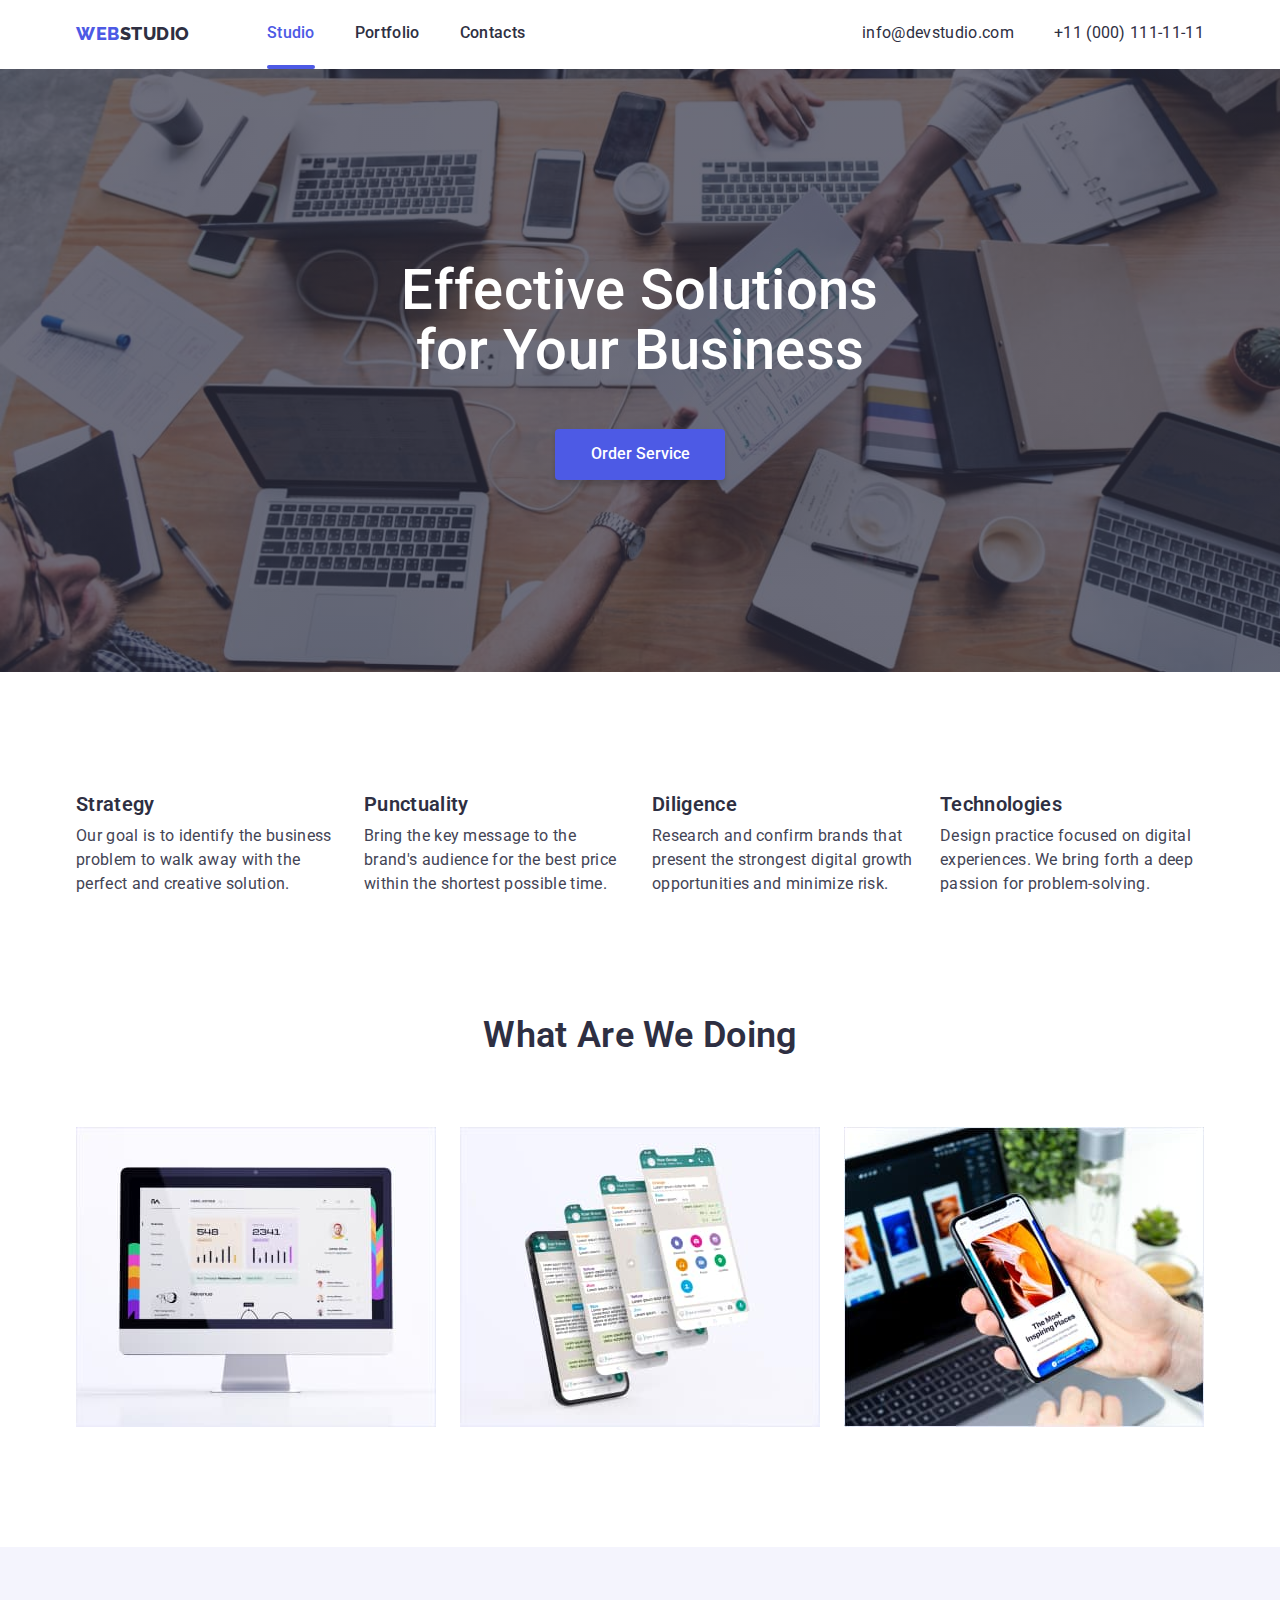
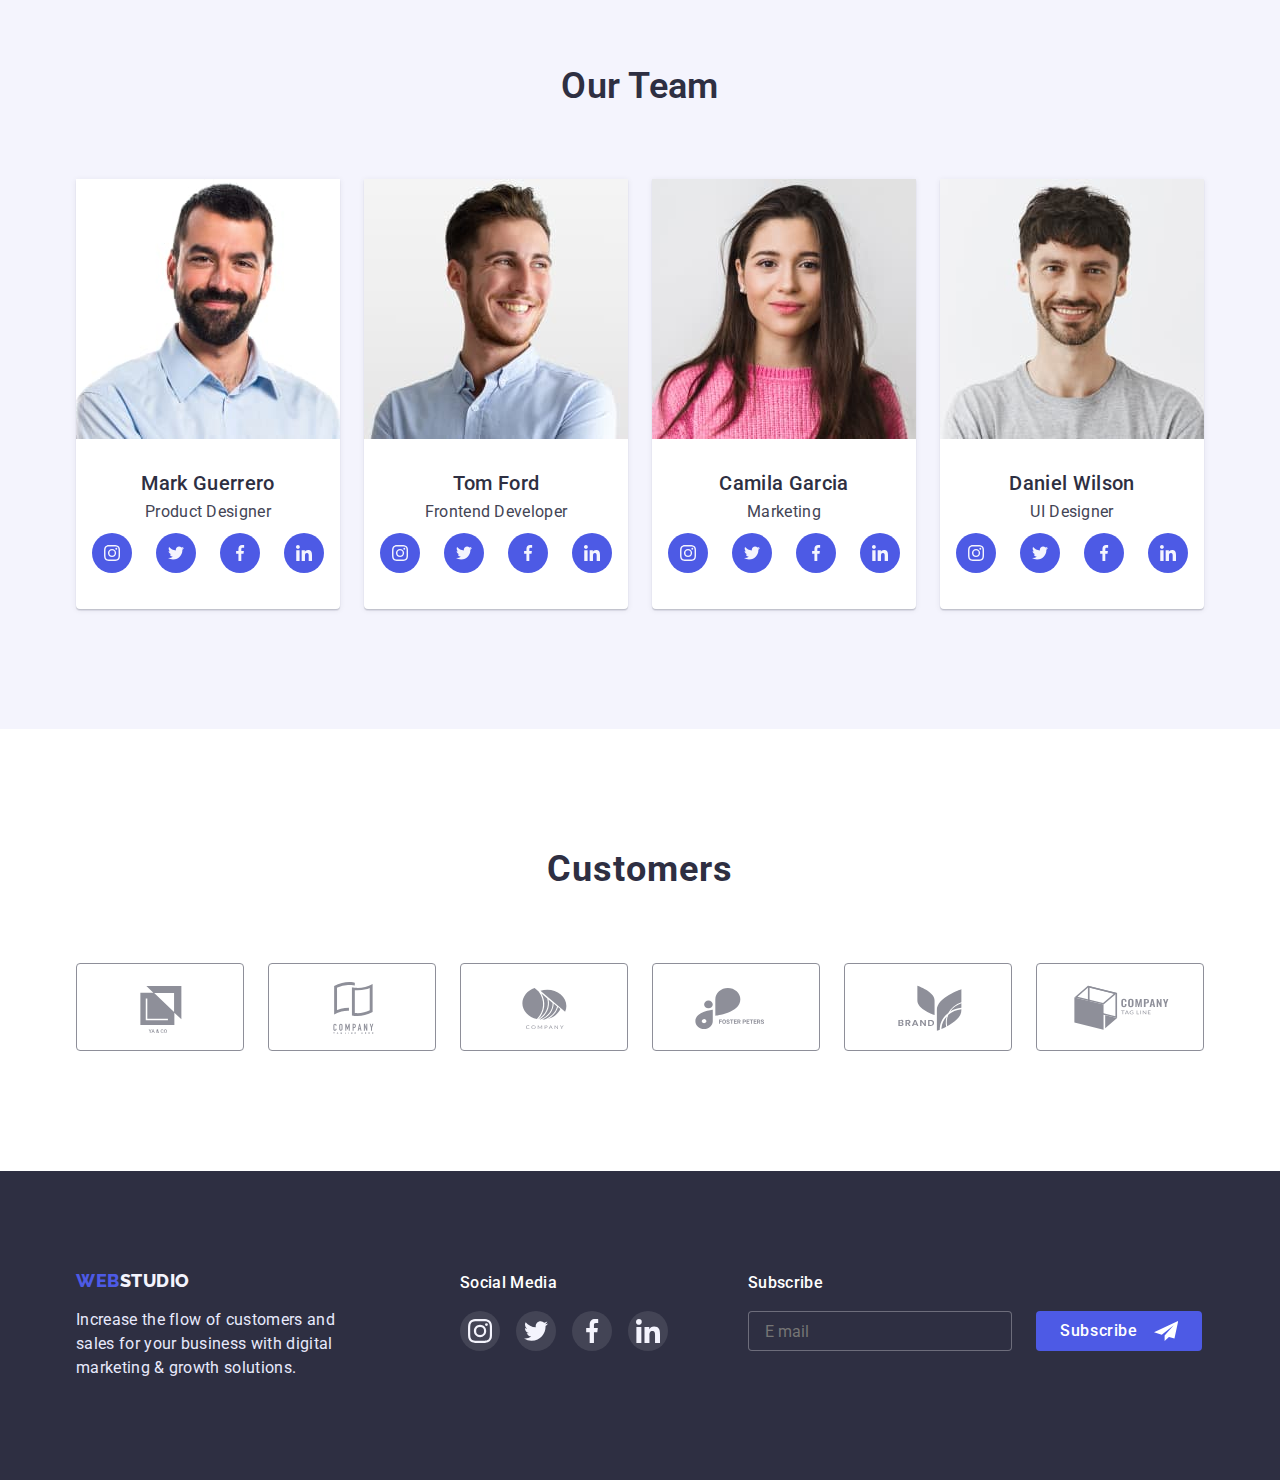
==== index.html @ b06ad04f "done" ====
<!DOCTYPE html>
<html lang="en">
<head>
    <meta charset="UTF-8">
    <meta http-equiv="X-UA-Compatible" content="IE=edge">
    <meta name="viewport" content="width=device-width, initial-scale=1.0">
    <title>Document</title>
    <link rel="stylesheet" href="https://cdnjs.cloudflare.com/ajax/libs/modern-normalize/1.1.0/modern-normalize.min.css"> 
    <link rel="preconnect" href="https://fonts.googleapis.com">
    <link rel="preconnect" href="https://fonts.gstatic.com" crossorigin>
    <link
        href="https://fonts.googleapis.com/css2?family=Raleway:ital,wght@0,700;1,700&family=Roboto:ital,wght@0,400;0,500;0,700;0,900;1,400;1,500;1,700;1,900&display=swap"
        rel="stylesheet">
    <link rel="stylesheet" href="./css/styles.css">
</head>
<body class="body">
    <header class="header">
        <div class="container container-header">
        <a class="logo" href="">
            <span class="web">web</span><span class="studio-header">studio</span>
        </a>
      
<nav>
<ul class="menu-nav list">
    <li class="items"> <a class="nav-link current" href="./index.html">Studio</a></li>
    <li class="items"> <a class="nav-link" href="./portfolio.html">Portfolio</a></li>
    <li class="items"> <a class="nav-link" href="">Contacts</a></li>
</ul>
</nav>


<ul class="contact list">
    <li class="items"><a class="contact-link" href="mailto:info@devstudio.com">info@devstudio.com</a></li>
    <li class="items"><a class="contact-link" href="tel:+11(000)111-11-11">+11 (000) 111-11-11</a></li>
</ul>
</div>
    </header>
    <main>
<section class= "hero">
    <div class="container">
    <h1 class="hero-head">  Effective Solutions for Your Business </h1>
    <button data-modal-open class="button-hero button" type="button">Order Service</button>

    <div class="backdrop is-hidden" data-modal >
<div class="modal">
    <h4 class="modal-header">
        Leave your contacts and we will call you back
    </h4>
<form class="form-field">
    <label class="modal-field">Name
        <div class="form-field-text">
            <input type="text" name="user_name" class="modal-form-input" />
            <svg class="modal-icon">
                <use href="./images/icon.svg#icon-person"></use>
            </svg>
        </div>
    </label>

    <label class="modal-field">Phone
        <div class="form-field-text">
            <input type="tel" name="user_phone_number" class="modal-form-input" />
            <svg class="modal-icon">
                <use href="./images/icon.svg#icon-phone"></use>
            </svg>
        </div>
    </label>

    <label class="modal-field">Email
        <div class="form-field-text">
            <input type="email" name="user_email" class="modal-form-input" />
            <svg class="modal-icon">
                <use href="./images/icon.svg#icon-email"></use>
            </svg>
        </div>
    </label>

    <label class="modal-field">Comment
        <div class="form-field-text">
            <textarea name="user_comment" class="form-field-comment" placeholder="Text input"></textarea>
        </div>
    </label>

    <label class="label-checkbox">
        <input type="checkbox" name="checkbox" class="checkbox-icon" />
        <span class="vector-icon">
            <svg class="icon-vector" width="10" height="8">
                <use href="./images/icon.svg#icon-vector"></use>
            </svg>
        </span>

        I accept the terms and conditions of the&nbsp;
        <span class="policy">Privacy Policy</span>
    </label>
    <button type="submit" class="send-btn">Send</button>
</form>
<button class="close" data-modal-close >
    <svg class="close-button" width="16px" height="16px">
        <use href="./images/icon.svg#close">
        </use>
    </svg>
</button>
</div>
    </div>

    </div>
</section>
<section class="section">
    <div class="container"> 
    <h2 class="visually-hidden">Our Advantages</h2>
    <ul class="list list-adv text-list">
<li class="items item-a icon-sputnik">

    <h3 class="adv-title">Strategy</h3>
    <p class="text-advant">Our goal is to identify the business
    problem to walk away with the perfect and creative solution.</p>
</li>
<li class="items item-a  icon-clock">
    <h3 class="adv-title">Punctuality</h3>
    <p class="text-advant">Bring the key message to the brand's audience for the best price within the shortest possible time.</p>
</li>
<li class="items item-a  icon-monitor">
    <h3 class="adv-title">Diligence</h3>
    <p class="text-advant">Research and confirm brands that present the strongest digital growth opportunities and minimize risk.</p>
</li>
<li class="items item-a icon-cosmo">
    <h3 class="adv-title">Technologies</h3>
    <p class="text-advant">Design practice focused on digital experiences. We bring forth a deep passion for problem-solving.</p>
</li>
    </ul>
    </div>
</section>
<section class="section-what">
    <div class="container">
    <h2 >What are we doing</h2>
    <ul class="list list-adv">
      <li class="items">
        <img src="images/mac.jpg" alt="mac"
            width="360" height="300"/>
      </li>
      <li class="items">
        <img src="images/apps.jpg" alt="Apps" width="360" height="300"/>
      </li>
      <li class="items">
        <img src="images/mobile.jpg" alt="mobile" width="360" height="300"/>
      </li>
    </ul>
    </div>
</section>
<section class="our-team section">
    <div class="container">
        <h2 class="head-team">Our Team</h2>
        <ul class="list list-adv">
            <li class="team items">
                <img src="images/mark.jpg" alt="Mark Guerrero" width="360" />
                <h3 class="card-title">Mark Guerrero</h3>
                <p class="card-text">Product Designer</p>
                <ul class="social-list-team">
                    <li>
                        <a href="#" class="social-link-image-team">
                            <svg class="social-team" width="16px" height="16px">
                                <use href="./images/icon.svg#instagram">
                                </use>
                            </svg>
                        </a>
                    </li>
                    <li>
                        <a href="#" class="social-link-image-team">
                            <svg class="social-team" width="16px" height="16px">
                                <use href="./images/icon.svg#twitter">
                                </use>
                            </svg>
                        </a>
                    </li>
                    <li>
                        <a href="#" class="social-link-image-team">
                            <svg class="social-team" width="16px" height="16px">
                                <use href="./images/icon.svg#facebook">
                                </use>
                            </svg>
                        </a>
                    </li>
                    <li>
                        <a href="#" class="social-link-image-team">
                            <svg class="social-team" width="16px" height="16px">
                                <use href="./images/icon.svg#linkedin">
                                </use>
                            </svg>
                        </a>
                    </li>
                </ul>
            </li>
            <li class="team items">
                <img src="images/tom.jpg" alt="Tom Ford" width="360" />
                <h3 class="card-title">Tom Ford</h3>
                <p class="card-text">Frontend Developer</p>
                <ul class="social-list-team">
                    <li>
                        <a href="#" class="social-link-image-team">
                            <svg class="social-team" width="16px" height="16px">
                                <use href="./images/icon.svg#instagram">
                                </use>
                            </svg>
                        </a>
                    </li>
                    <li>
                        <a href="#" class="social-link-image-team">
                            <svg class="social-team" width="16px" height="16px">
                                <use href="./images/icon.svg#twitter">
                                </use>
                            </svg>
                        </a>
                    </li>
                    <li>
                        <a href="#" class="social-link-image-team">
                            <svg class="social-team" width="16px" height="16px">
                                <use href="./images/icon.svg#facebook">
                                </use>
                            </svg>
                        </a>
                    </li>
                    <li>
                        <a href="#" class="social-link-image-team">
                            <svg class="social-team" width="16px" height="16px">
                                <use href="./images/icon.svg#linkedin">
                                </use>
                            </svg>
                        </a>
                    </li>
                </ul>
            </li>
            <li class="team items">
                <img src="images/camila.jpg" alt="Camila Garcia" width="360" />
                <h3 class="card-title">Camila Garcia</h3>
                <p class="card-text">Marketing</p>
                <ul class="social-list-team">
                    <li>
                        <a href="#" class="social-link-image-team">
                            <svg class="social-team" width="16px" height="16px">
                                <use href="./images/icon.svg#instagram">
                                </use>
                            </svg>
                        </a>
                    </li>
                    <li>
                        <a href="#" class="social-link-image-team">
                            <svg class="social-team" width="16px" height="16px">
                                <use href="./images/icon.svg#twitter">
                                </use>
                            </svg>
                        </a>
                    </li>
                    <li>
                        <a href="#" class="social-link-image-team">
                            <svg class="social-team" width="16px" height="16px">
                                <use href="./images/icon.svg#facebook">
                                </use>
                            </svg>
                        </a>
                    </li>
                    <li>
                        <a href="#" class="social-link-image-team">
                            <svg class="social-team" width="16px" height="16px">
                                <use href="./images/icon.svg#linkedin">
                                </use>
                            </svg>
                        </a>
                    </li>
                </ul>
            </li>
            <li class="team items">
                <img src="images/daniel.jpg" alt="Daniel Wilson" width="360" />
                <h3 class="card-title">Daniel Wilson</h3>
                <p class="card-text">UI Designer</p>
                <ul class="social-list-team">
                    <li>
                        <a href="#" class="social-link-image-team">
                            <svg class="social-team" width="16px" height="16px">
                                <use href="./images/icon.svg#instagram">
                                </use>
                            </svg>
                        </a>
                    </li>
                    <li>
                        <a href="#" class="social-link-image-team">
                            <svg class="social-team" width="16px" height="16px">
                                <use href="./images/icon.svg#twitter">
                                </use>
                            </svg>
                        </a>
                    </li>
                    <li>
                        <a href="#" class="social-link-image-team">
                            <svg class="social-team" width="16px" height="16px">
                                <use href="./images/icon.svg#facebook">
                                </use>
                            </svg>
                        </a>
                    </li>
                    <li>
                        <a href="#" class="social-link-image-team">
                            <svg class="social-team" width="16px" height="16px">
                                <use href="./images/icon.svg#linkedin">
                                </use>
                            </svg>
                        </a>
                    </li>
                </ul>
            </li>
        </ul>
    </div>
</section>
<section class="section">
<div class="container">
<h2 class="head-customers"> Customers</h2>
<ul class="customers">
    <li class="customers-item">
        <a href="#" class="customers-link">
            <svg class="icon" width="104px" height="56px">
                <use href="./images/icon.svg#logo">
                </use>
            </svg>
        </a>
    </li>
    <li class="customers-item">
        <a href="#" class="customers-link">
            <svg class="icon" width="104px" height="56px">
                <use href="./images/icon.svg#logo-2">
                </use>
            </svg>
        </a>
    </li>
    <li class="customers-item">
        <a href="#" class="customers-link">
            <svg class="icon" width="104px" height="56px">
                <use href="./images/icon.svg#logo-3">
                </use>
            </svg>
        </a>
    </li>
    <li class="customers-item">
        <a href="#" class="customers-link">
            <svg class="icon" width="104px" height="56px">
                <use href="./images/icon.svg#logo-4">
                </use>
            </svg>
        </a>
    </li>
    <li class="customers-item">
        <a href="#" class="customers-link">
            <svg class="icon" width="104px" height="56px">
                <use href="./images/icon.svg#logo-5">
                </use>
            </svg>
        </a>
    </li>
    <li class="customers-item">
        <a href="#" class="customers-link">
            <svg class="icon" width="104px" height="56px">
                <use href="./images/icon.svg#logo-6">
                </use>
            </svg>
        </a>
    </li>
</ul>
</div>
</section>
    </main>
    <footer class="footer">
        <div class="container">
         <div class="footer-first">  
        <a class="footer-logo" href="">
        <span class="web">web</span><span class="studio-footer">studio</span>
    </a>
    <p class="text-footer"> Increase the flow of customers and sales for your business with digital marketing & growth
        solutions.</p>
        </div>

        <div class="footer-social">
            <h4 class="header-social"> Social Media </h4>
            <ul class="social-list">
                <li>
                    <a href="#" class="footer-social-link-image">
<svg width="24px" height="24px">
    <use href="./images/icon.svg#instagram">
    </use>
</svg>
                    </a>
                </li>
                <li>
                    <a href="#" class="footer-social-link-image">
                        <svg width="24px" height="24px">
                            <use href="./images/icon.svg#twitter">
                            </use>
                        </svg>
                    </a>
                </li>
                <li>
                    <a href="#" class="footer-social-link-image">
                        <svg width="24px" height="24px">
                            <use href="./images/icon.svg#facebook">
                            </use>
                        </svg>
                    </a>
                </li>
                <li>
                    <a href="#" class="footer-social-link-image">
                        <svg width="24px" height="24px">
                            <use href="./images/icon.svg#linkedin">
                            </use>
                        </svg>
                    </a>
                </li>
            </ul>
        </div>

        <div class="subscribe">
            <h4 class="header-social">
                Subscribe
            </h4>
            <form>
                <fieldse class="footer-btn">
                <div class="footer-form">
<label>
    <input class="email" type="email" name="email" placeholder="E mail" />
</label>
<label>
    <button class="btn-subsribe button" type="submit">
<span class="text-subscribe">
    Subscribe
</span>

<svg class="icon-fly" width="24px" height="24px">
    <use href="./images/icon.svg#fly">
    </use>
</svg>
    </button>
</label>
</div>
</fieldset>
</form>
        </div>
        </div>
    </footer>
    </div>
    <script src="./js/modal.js"></script>
</body>
</html>
---- css/styles.css ----
:root {
    --brand-color: #434455;
    --primary-brand: #4D5AE5;
    --dark: #2E2F42; 
    --accent: #E7E9FC; 
    --light: #F4F4FD; 
}

.body {
    font-family: 'Roboto', sans-serif;
        letter-spacing: 0.02em;
        color: var(--brand-color);
        background-color: #FFFFFF;
}


h1, h2, h3, h4, h5, h6, p {
    margin-top: 0;
    margin-bottom: 0;
}

img {
    display: block;
    max-width: 100%;
    height: auto;
}

/* Header*/

.header {
    padding-top: 24px;
        padding-bottom: 24px;
    box-shadow: 0px 2px 1px rgba(46, 47, 66, 0.08), 0px 1px 1px rgba(46, 47, 66, 0.16), 0px 1px 6px rgba(46, 47, 66, 0.08);
}

.contact .contact-link {
    color: var(--dark);
    font-size: 16px;
    transition: color 250ms cubic-bezier(0.4, 0, 0.2, 1);
}

.contact-link:hover,
.contact-link:focus {
    color: var(--primary-brand);
}

.contact {
    display: flex;
    margin-left: auto;
}


.visually-hidden {
    position: absolute;
    white-space: nowrap;
    width: 1px;
    height: 1px;
    overflow: hidden;
    border: 0;
    padding: 0;
    clip: rect(0 0 0 0);
    clip-path: inset(50%);
    margin: -1px;
}

.web {

        font-family: 'Raleway', sans-serif;
        font-weight: 800;
        font-size: 18px;
        line-height: 1.16;
        letter-spacing: 0.03em;
            text-transform: uppercase;
        color: var(--primary-brand);
   
}

.studio-header {
        font-family: 'Raleway', sans-serif;
        font-weight: 800;
        font-size: 18px;
        line-height: 1.16;
    letter-spacing: 0.03em;
        text-transform: uppercase;
        color: var(--dark);

}

.studio-footer {
        font-family: 'Raleway', sans-serif;
        font-weight: 800;
        font-size: 18px;
        line-height: 1.16;
        letter-spacing: 0.03em;
        text-transform: uppercase;
        color: var(--light);
}

.container-header {
    display: flex;
}


.menu-nav {
    display: flex;
    margin-left: 77px;
}


.menu-nav .items:not(:last-child) {
    margin-right: 40px;
}


.contact .items:not(:last-child) {
    margin-right: 40px;
}




 .nav-link {
    color: var(--dark);
    font-weight: 500;
    position: relative;
    transition: color 250ms cubic-bezier(0.4, 0, 0.2, 1);
}



.current::after {
    content: '';
    display: block;
    width: 100%;
    height: 4px;
    background-color: var(--primary-brand);
    border-radius: 2px;
    position: absolute;
    left: 0;
    bottom: -27px;
}

.current {
    color: var(--primary-brand);
}


 .nav-link:hover,
.nav-link:focus
 {
    color: var(--brand-color);
}

 .nav-link:active {
    color: var(--primary-brand);
 }



/* Hero */

.hero {
    background-color: var(--dark);
        background-image:
            linear-gradient(to right,
                rgba(46, 47, 66, 0.7),
                rgba(46, 47, 66, 0.7)),
            url(../images/office.jpg);
        background-repeat: no-repeat;
        background-size: cover;
text-align: center;
    height: 603px;
    display: block;
    padding-top: 192px;
    padding-bottom: 192px;
    max-width: 1600px;
    margin-left: auto;
    margin-right: auto;
}



.hero-head {
    font-weight: 500;
        font-size: 56px;
        line-height: 1.07;
        max-width: 492px;
        color: #FFFFFF;
       margin-left: auto;
    margin-right: auto;
    margin-bottom: 48px;
}

.list-adv {
    display: flex;
    margin-left: auto;
    margin-right: auto;
}

.list-adv .items:not(:first-child) {
   margin-left: 24px;
}

.list-adv .items-a::before {
    display: block;
    height: 112px;
    content: '';
    background-size: 64px 64px;
    background-position: center;
    background-repeat: no-repeat;
    background-color: var(--light);
    margin-bottom: 8px;
}

.icon-sputnik::before {
   background-image: url(../images/sputnik.svg);
}

.icon-clock::before {
    background-image: url(../images/clock.svg);
}

.icon-monitor::before {
    background-image: url(../images/monitor.svg);
}

.icon-cosmo::before {
    background-image: url(../images/cosmo.svg);
}

.button {
    cursor: pointer;
}

.section-what {
    padding-bottom: 120px;
}

.button-portfolio {
    font-family: 'Roboto';
    background-color: var(--light);
    font-weight: 500;
        font-size: 16px;
        line-height: 1.5;
        letter-spacing: 0.04em;
        color: var(--primary-brand);
        border-radius: 4px; 
        padding: 12px 24px;
        min-width: 69px;
        text-align: center;
        border: 1px solid #E7E9FC;
        transition: background-color 250ms cubic-bezier(0.4, 0, 0.2, 1), box-shadow 250ms cubic-bezier(0.4, 0, 0.2, 1), color 250ms cubic-bezier(0.4, 0, 0.2, 1);
}

.button-portfolio:hover, .button-portfolio:focus {
background-color: var(--primary-brand);
color: #FFFFFF;
box-shadow: 0px 3px 1px rgba(0, 0, 0, 0.1), 0px 2px 1px rgba(0, 0, 0, 0.08), 0px 2px 2px rgba(0, 0, 0, 0.12);
}

.button-hero {
    border: none;
   padding: 16px 32px;
    background-color: var(--primary-brand);
    color: #FFFFFF;
    font-weight: 500;
        font-size: 16px;
        line-height: 1.18;
        box-shadow: 0px 4px 4px rgba(0, 0, 0, 0.15);
        border-radius: 4px;
        min-width: 170px;
        text-align: center;
        transition: background-color 250ms cubic-bezier(0.4, 0, 0.2, 1), box-shadow 250ms cubic-bezier(0.4, 0, 0.2, 1);
        
}



.button-hero:hover, 
.button-hero:focus {
background-color: #404BBF;
    box-shadow: 0px 1px 6px rgba(46, 47, 66, 0.08), 0px 1px 1px rgba(46, 47, 66, 0.16), 0px 2px 1px rgba(46, 47, 66, 0.08);
}

.button-hero:active {
    background: #404BBF;
    box-shadow: 0px 1px 6px rgba(46, 47, 66, 0.08), 0px 1px 1px rgba(46, 47, 66, 0.16), 0px 2px 1px rgba(46, 47, 66, 0.08);
}

.backdrop {
    position: fixed;
    top: 0;
    left:0;
    width: 100%;
    height: 100%;
    background-color: rgba(46, 47, 66, 0.4);
    transition: opacity 250ms cubic-bezier(.17, .67, .83, .67);
}

.backdrop.is-hidden {
    opacity: 0;
    pointer-events: none;
}

.modal {
    position: absolute;
    top: 50%;
    left: 50%;
    transform: translate(-50%, -50%);
    height: 576px;
   width: 408px;
    background-color: #FFFFFF;
    padding: 72px 25px 20px 23px;
}

.cancel {
    position: absolute;
        width: 24px;
        height: 24px;
        left: 876px;
        top: 112px;

    max-width: 24px;
    max-height: 24px;
}



.text-list .items {
    flex-basis: 264px;
}

.adv-title {
    font-weight: 600;
        font-size: 20px;
        line-height: 1.2;
        margin-bottom: 8px;
        color: var(--dark);

}

.text-advant {
    font-weight: 400;
        font-size: 16px;
        line-height: 1.5;
}

h2 {
font-weight: 600;
    font-size: 36px;
    line-height: 1.1;
    text-align: center;
    text-transform: capitalize;
    color: var(--dark);
    margin-bottom: 72px; 
}


.footer {
    background: var(--dark);
    padding-top: 100px;
    padding-bottom: 100px;
}

.footer > .container {
    display: flex;
}

.text-footer{
        color: var(--accent);
        max-width: 264px;
        margin-top: 16px;
        font-weight: 400;
            font-size: 16px;
            line-height: 1.5;
}

a[href] {
    text-decoration: none;
}

ul {
    list-style: none;
    padding: 0;
    margin: 0;
}

.our-team {
    background-color: var(--light);
    
}

.team {
    background-color: #FFFFFF;
    text-align: center;
    box-shadow: 0px 1px 6px rgba(46, 47, 66, 0.08), 0px 1px 1px rgba(46, 47, 66, 0.16), 0px 2px 1px rgba(46, 47, 66, 0.08);
    border-radius: 0px 0px 4px 4px;
}

.container {
  width: 1158px;
  padding-left: 15px;
  padding-right: 15px;
  margin-left: auto;
  margin-right: auto;
}

.section {
    padding-top: 120px;
    padding-bottom: 120px;
}


.list-portfolio {
    display: flex;
    flex-wrap: wrap;
    row-gap: 48px;
       column-gap: 24px;
}

.wrap {
    padding: 32px 16px;
    border: 0.5px solid var(--light);
    box-shadow: 0px 1px 6px rgba(46, 47, 66, 0.08);
    border-top: none;
    transition: box-shadow 250ms cubic-bezier(0.4, 0, 0.2, 1);
}

.item {
    box-shadow: 0px 1px 6px rgba(46, 47, 66, 0.08);
        transition: box-shadow 250ms cubic-bezier(0.4, 0, 0.2, 1);
}

.item:hover {
box-shadow: 0px 1px 6px rgba(46, 47, 66, 0.08), 0px 1px 1px rgba(46, 47, 66, 0.16), 0px 2px 1px rgba(46, 47, 66, 0.08);
}

.card-title {
    color: var(--dark);
    margin-bottom: 8px;
    font-size: 20px;
    line-height: 1.2;
    font-weight: 500;
}

.team .card-title {
    padding-top: 32px;
}

.btn {
    display: flex;
        gap: 24px;
        justify-content: center;
        margin-bottom: 72px;
}

.container .list {
    justify-content: center;
}

.footer-social {
    display: block;
}

.close{
    position: absolute;
        top: 24px;
        right: 24px;
        margin: 0;
    display: flex;
        width: 24px;
        height: 24px;
        background-color: #E7E9FC;
         border: 1px solid rgba(0, 0, 0, 0.1);
        border-radius: 50%;
        justify-content: center;
        align-items: center;
    cursor: pointer;
}

.footer-social-link-image {
    display: flex;
    width: 40px;
    height: 40px;
    fill: var(--light);
    background-color: rgba(255, 255, 255, 0.1);
    border-radius: 50%;
    justify-content: center;
    align-items: center;
    transition: background-color 250ms cubic-bezier(0.4, 0, 0.2, 1);
    
}

.footer-social-link-image:hover,
.footer-social-link-image:focus {
    background-color: #31D0AA;
}

.footer-first {
    margin-right: 120px;
}

.header-social {
    font-weight: 500;
        font-size: 16px;
        line-height: 1.5;
        letter-spacing: 0.02em;
        color: #FFFFFF;
        margin-bottom: 16px;
}

.social-list {
    display: flex;
    gap: 16px;
    justify-content: center;
}

.social-link-image-team {
    display: flex;
        width: 40px;
        height: 40px;
        background-color: var(--primary-brand);
        border-radius: 50%;
        justify-content: center;
        align-items: center;
        transition: background-color 250ms cubic-bezier(0.4, 0, 0.2, 1);
}

.social-link-image-team:hover {
    background-color: #404BBF;
}

.social-list-team {
            display: flex;
            gap: 24px;
            justify-content: center;
            padding-bottom: 36px;
            padding-top: 12px;
}

.head-customers {
    font-weight: 700;
        font-size: 36px;
        line-height: 1.16;
        text-align: center;
        letter-spacing: 0.03em;
        color: var(--dark);
}

.customers {
    display: flex;
        gap: 24px;
        justify-content: center;
}

.customers-item {
    width: 168px;
        height: 88px;
        display: flex;
        justify-content: center;
        align-items: center;
        cursor: pointer;
margin: 0;
padding: 0;
border-radius: 4px;
}



.customers-link {
    border: 1px solid #8E8F99;
        width: 100%;
        height: 100%;
    display: flex;
    justify-content: center;
    align-items: center;
    color: #8E8F99;
    transition: color 250ms cubic-bezier(0.4, 0, 0.2, 1), border 250ms cubic-bezier(0.4, 0, 0.2, 1);
    border-radius: 4px;
}

.customers-link:hover,
.customers-link:focus 
 {
    border: 1px solid var(--primary-brand);
    color: var(--primary-brand);
    
}

.icon {
    fill: currentColor;
}


.social-team {
    fill:#F4F4FD;
}

.img-wrapper {
    position: relative;
    overflow: hidden;


}

 .item:hover .overlay {
     transform: translate(0, 0);
 }

 .img-wrapper-link:focus .overlay {
     transform: translate(0, 0);
 }

  .overlay {
      position: absolute;
      top: 0;
      left: 0;
      width: 100%;
      height: 100%;
      overflow: hidden;
      transform: translate(0, 100%);
      transition: transform 250ms cubic-bezier(0.4, 0, 0.2, 1);
      padding: 40px 32px 164px 32px;
    font-weight: 400;
      font-size: 16px;
      line-height: 1.5;
      letter-spacing: 0.02em;
      color: var(--light);
      opacity: 1;
      background-color: var(--primary-brand);
  }

  .btn-subsribe {
    display: flex;
    height: 40px;
    min-width: 165px;
    color: #FFFFFF;
    background-color: var(--primary-brand);
    border-radius: 4px;
    border: none;
    margin-left: 24px;
    font-weight: 500;
        font-size: 16px;
        line-height: 1.5;
        letter-spacing: 0.04em;
        text-align: center;
        padding: 8px 24px;
  }

  .subscribe {
    margin-left: 80px;
  }

.email {
    width: 264px;
    height: 40px;
    border-radius: 4px;
    padding-left: 16px;
    background-color: var(--dark);
    border: 1px solid rgba(255, 255, 255, 0.3);
    color: rgba(255, 255, 255, 0.6);
}

.footer-form {
    display: flex;
}

.icon-fly {
    margin-left: 16px;
}


.footer-btn {
    border: none;
}

.modal-header {
    min-width: 360px;
    font-weight: 500;
        font-size: 16px;
        line-height: 1.5;
        text-align: center;
        letter-spacing: 0.02em;
        color: var(--dark);
        margin-left: auto;
        margin-right: auto;
}

.modal-field {
    display: flex;
    flex-direction: column;
    font-weight: 400;
    font-size: 12px;
    line-height: 1.17;
    letter-spacing: 0.01em;
    color: #8E8F99;
    margin-bottom: 8px;

}

  .form-field-text {

      position: relative;
      margin-top: 4px;
  }

  .modal-form-input {

      width: 100%;
      height: 40px;
      border: 1px solid rgba(33, 33, 33, 0.2);
      border-radius: 4px;
      padding-left: 38px;

  }

  .modal-icon {
      width: 18px;
      height: 18px;
      position: absolute;
      display: inline-block;
      top: 50%;
      left: 16px;
      transform: translateY(-50%);
      transition: fill 250ms cubic-bezier(0.4, 0, 0.2, 1);;

  }

  .modal-form-input:focus {
      outline: none;
      border-color: var(--primary-brand);
  }

  .modal-form-input:focus+.modal-icon {
      fill: var(--primary-brand);
  }

  .label-checkbox {
      display: flex;
      align-items: center;
      margin-top: 16px;
      font-family: var(--primary-font);
      font-weight: 400;
      font-size: 12px;
      line-height: 1.33;
      letter-spacing: 0.04em;
      color: #757575;

  }

.form-field-comment {
              resize: none;
              height: 120px;
              width: 100%;
              padding-top: 8px;
              padding-left: 16px;
              padding-right: 16px;
              border: 1px solid rgba(33, 33, 33, 0.2);
              border-radius: 4px;
              outline: none;
            transition: border-color 250ms cubic-bezier(0.4, 0, 0.2, 1);
          }
    
.form-field-comment:focus {
              border-color: var(--primary-brand);
          }
    
 .form-field-comment::placeholder {
              font-weight: 400;
              font-size: 12px;
              line-height: 1.17;
              letter-spacing: 0.01em;
              color: rgba(117, 117, 117, 0.5);
          }

                  .policy {
                      color: var(--primary-brand);
                  }
 .send-btn {
        border: none;
         border-radius: 4px;
        display: flex;
        justify-content: center;
        align-items: center;
         margin-top: 24px;
        margin-right: auto;
        margin-left: auto;
        min-width: 169px;
        padding: 16px 32px;
        font-family: inherit;
        font-weight: 500;
        font-size: 16px;
        line-height: 1.19;
        letter-spacing: 0.04em;
        text-align: center;
        color: #FFFFFF;
        background-color: var(--primary-brand);
        transition: box-schadow 250ms cubic-bezier(0.4, 0, 0.2, 1);
        cursor: pointer;
        }
                
.send-btn:hover,
.send-btn:focus {
      box-shadow: 0px 1px 6px rgba(46, 47, 66, 0.08), 0px 1px 1px rgba(46, 47, 66, 0.16), 0px 2px 1px rgba(46, 47, 66, 0.08);
     }

 .checkbox-icon:checked+.vector-icon {
     background-color: #404BBF;
     fill: #FFFFFF;
     border-color: #404BBF;

 }

          .checkbox-icon {
              -webkit-appearance: none;
              -moz-appearance: none;
              appearance: none;
              position: absolute;
          }
    
          .vector-icon {
              display: flex;
              justify-content: center;
              position: relative;
              width: 16px;
              height: 16px;
              border: 1.25px solid var(--dark);
              border-radius: 2px;
              margin-right: 8px;
          }

     .icon-vector {
    fill: #FFFFFF;
  position: absolute;
 top: 50%;
 transform: translateY(-50%);
         }
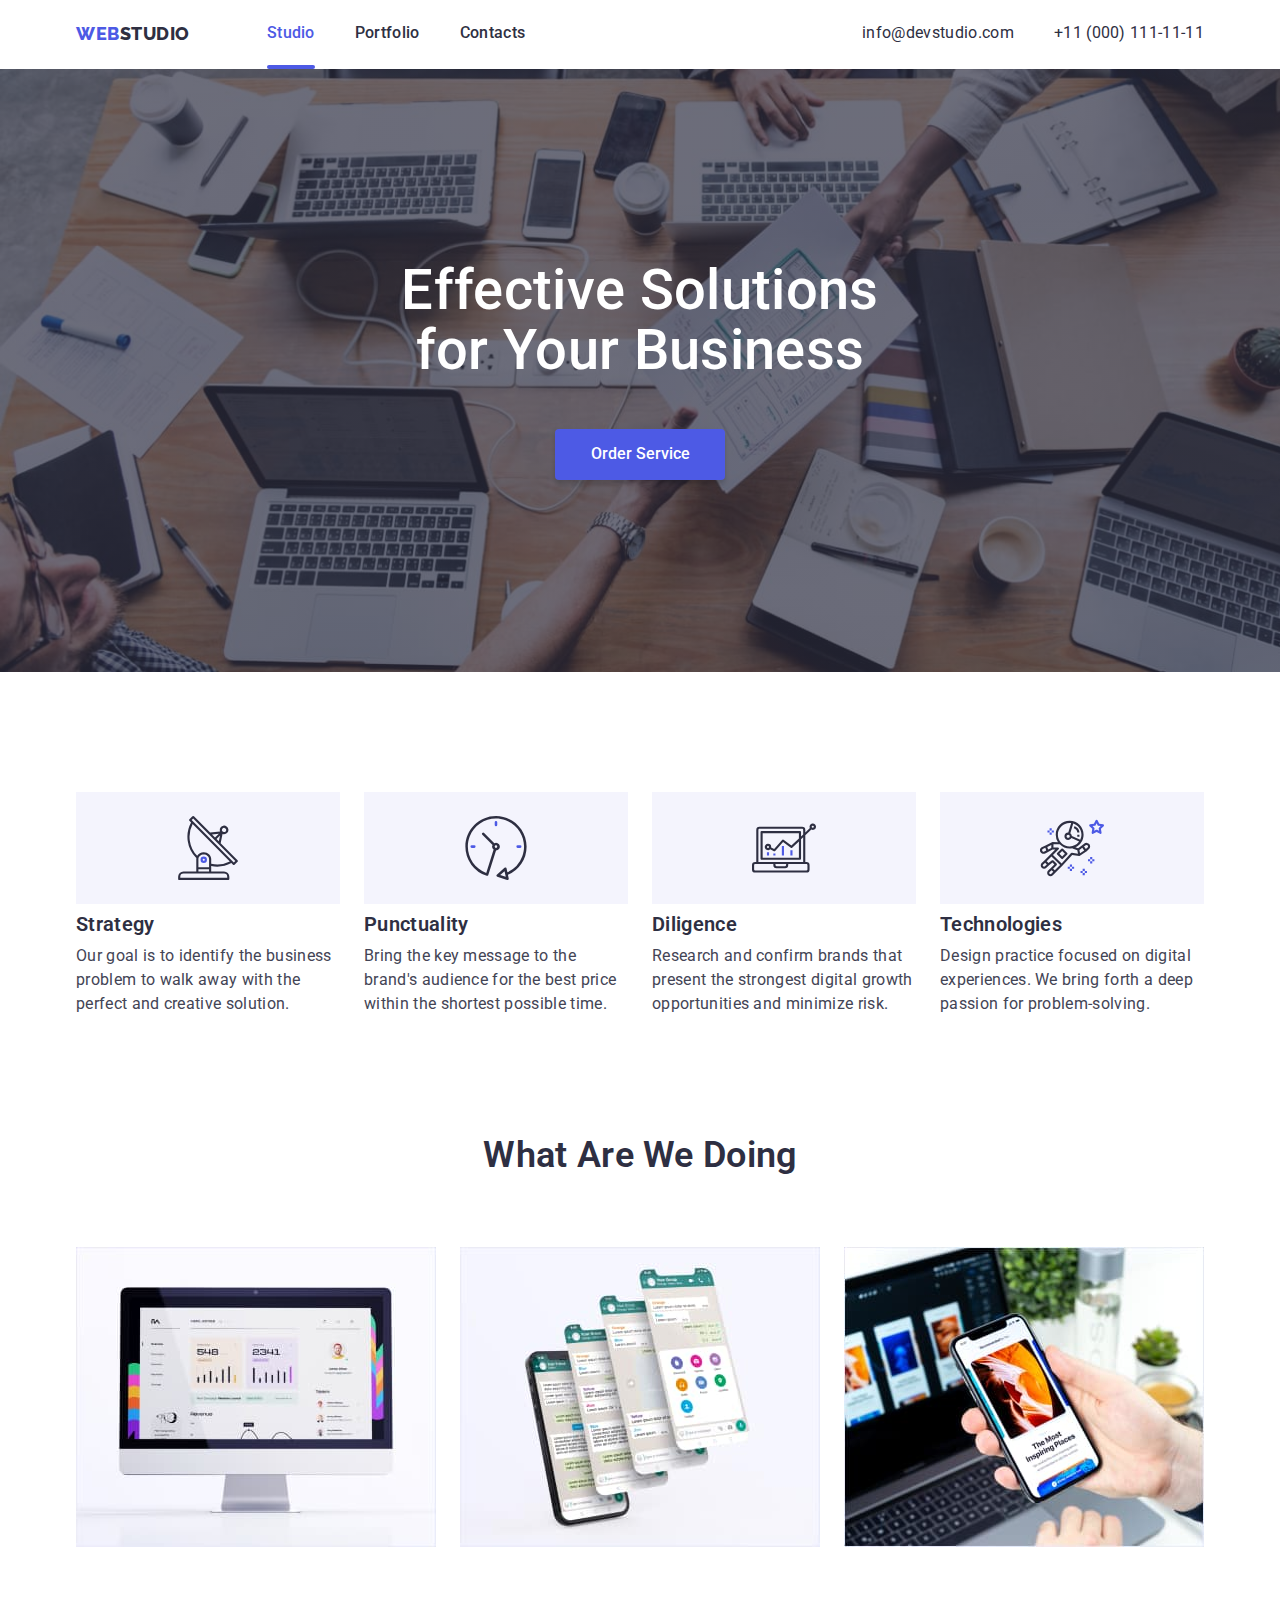
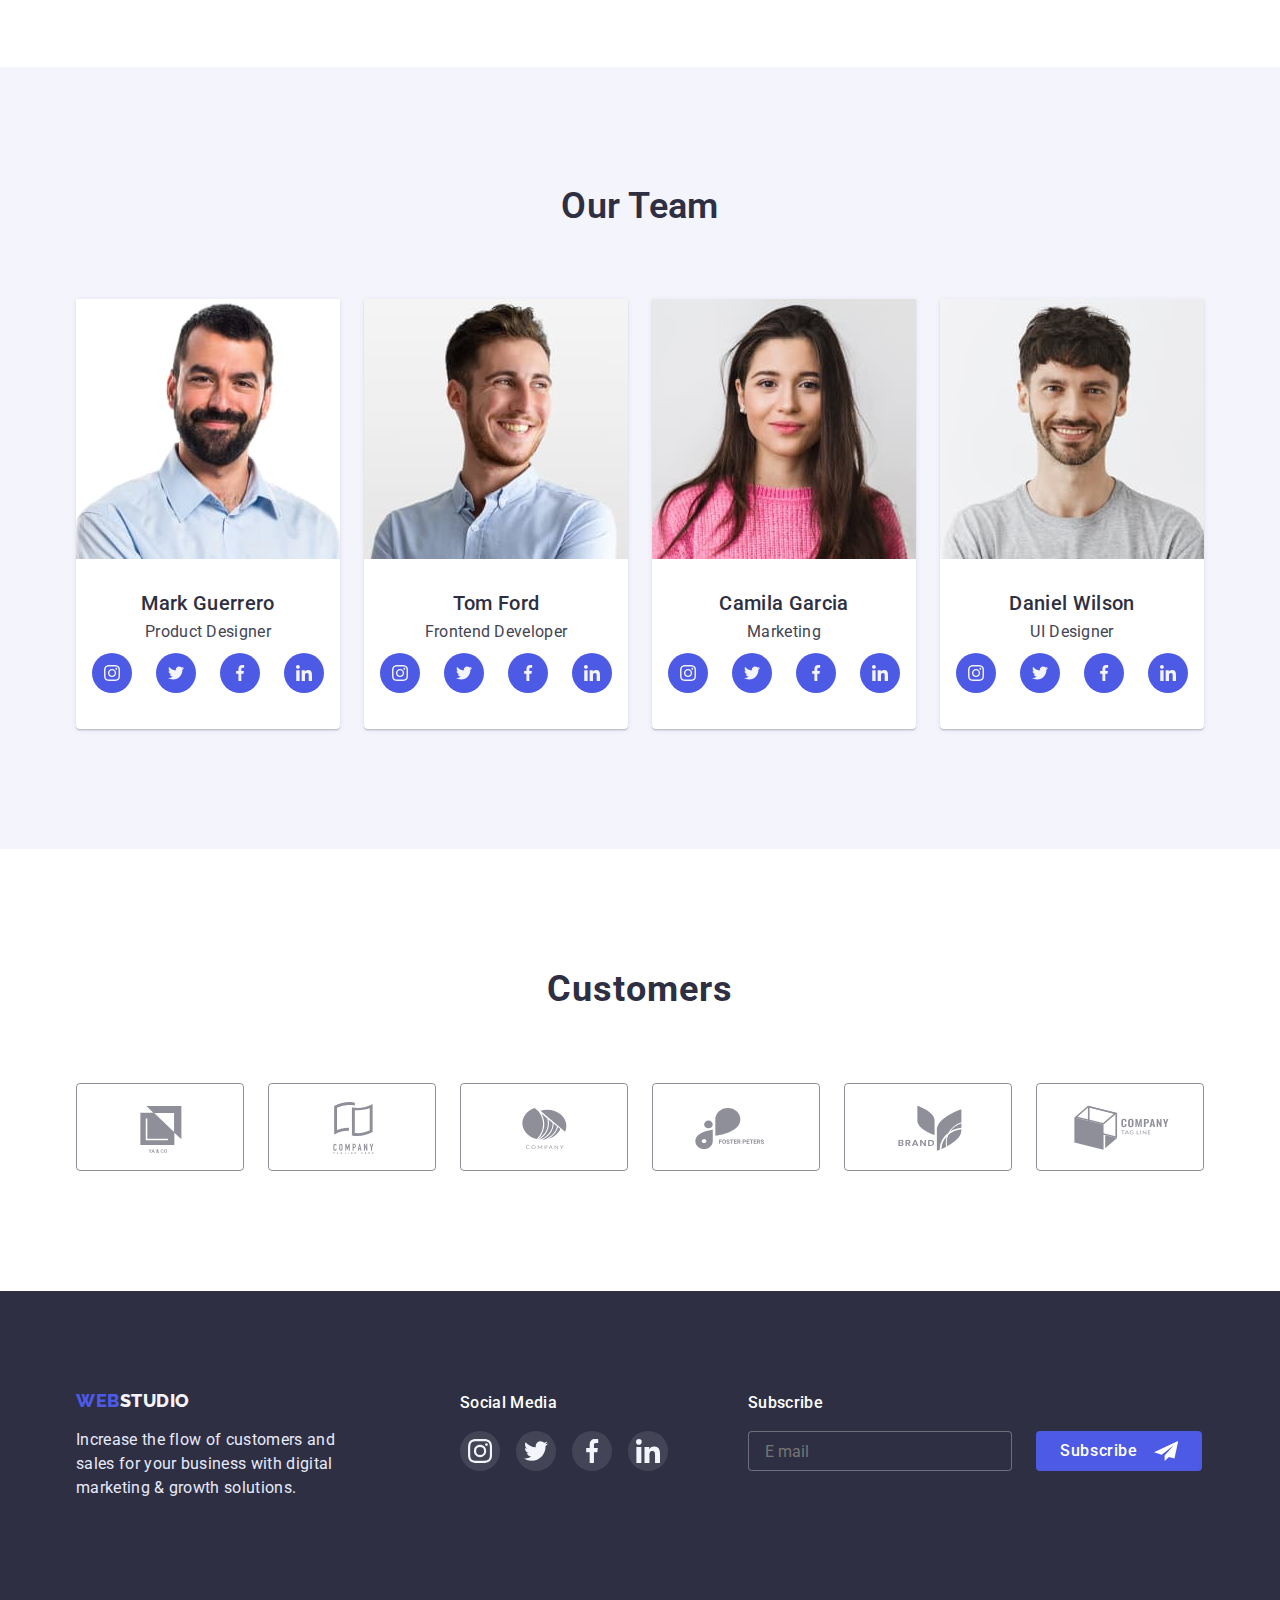
==== commit 5bc28d47: "done" ====
--- a/index.html
+++ b/index.html
@@ -16,7 +16,7 @@
 <body class="body">
     <header class="header">
         <div class="container container-header">
-        <a class="logo" href="">
+        <a class="logo" href="./index.html">
             <span class="web">web</span><span class="studio-header">studio</span>
         </a>
       
@@ -108,21 +108,21 @@
     <div class="container"> 
     <h2 class="visually-hidden">Our Advantages</h2>
     <ul class="list list-adv text-list">
-<li class="items item-a icon-sputnik">
+<li class="items items-a icon-sputnik">
 
     <h3 class="adv-title">Strategy</h3>
     <p class="text-advant">Our goal is to identify the business
     problem to walk away with the perfect and creative solution.</p>
 </li>
-<li class="items item-a  icon-clock">
+<li class="items items-a  icon-clock">
     <h3 class="adv-title">Punctuality</h3>
     <p class="text-advant">Bring the key message to the brand's audience for the best price within the shortest possible time.</p>
 </li>
-<li class="items item-a  icon-monitor">
+<li class="items items-a  icon-monitor">
     <h3 class="adv-title">Diligence</h3>
     <p class="text-advant">Research and confirm brands that present the strongest digital growth opportunities and minimize risk.</p>
 </li>
-<li class="items item-a icon-cosmo">
+<li class="items items-a icon-cosmo">
     <h3 class="adv-title">Technologies</h3>
     <p class="text-advant">Design practice focused on digital experiences. We bring forth a deep passion for problem-solving.</p>
 </li>
@@ -423,7 +423,6 @@
 <label>
     <input class="email" type="email" name="email" placeholder="E mail" />
 </label>
-<label>
     <button class="btn-subsribe button" type="submit">
 <span class="text-subscribe">
     Subscribe
@@ -434,7 +433,6 @@
     </use>
 </svg>
     </button>
-</label>
 </div>
 </fieldset>
 </form>
--- a/css/styles.css
+++ b/css/styles.css
@@ -478,6 +478,11 @@
     cursor: pointer;
 }
 
+.close:hover{
+    background-color: #404BBF;
+        fill: #FFFFFF;
+}
+
 .footer-social-link-image {
     display: flex;
     width: 40px;
@@ -526,7 +531,8 @@
         transition: background-color 250ms cubic-bezier(0.4, 0, 0.2, 1);
 }
 
-.social-link-image-team:hover {
+.social-link-image-team:hover, 
+.social-link-image-team:focus {
     background-color: #404BBF;
 }
 
@@ -647,6 +653,10 @@
         padding: 8px 24px;
   }
 
+  .btn-subsribe:hover, .btn-subsribe:focus  {
+    background-color: #404BBF;
+  }
+
   .subscribe {
     margin-left: 80px;
   }
@@ -684,6 +694,7 @@
         color: var(--dark);
         margin-left: auto;
         margin-right: auto;
+        margin-bottom: 16px;
 }
 
 .modal-field {
@@ -695,6 +706,7 @@
     letter-spacing: 0.01em;
     color: #8E8F99;
     margin-bottom: 8px;
+    text-align: left;
 
 }
 
@@ -722,7 +734,7 @@
       top: 50%;
       left: 16px;
       transform: translateY(-50%);
-      transition: fill 250ms cubic-bezier(0.4, 0, 0.2, 1);;
+      transition: fill 250ms cubic-bezier(0.4, 0, 0.2, 1);
 
   }
 
